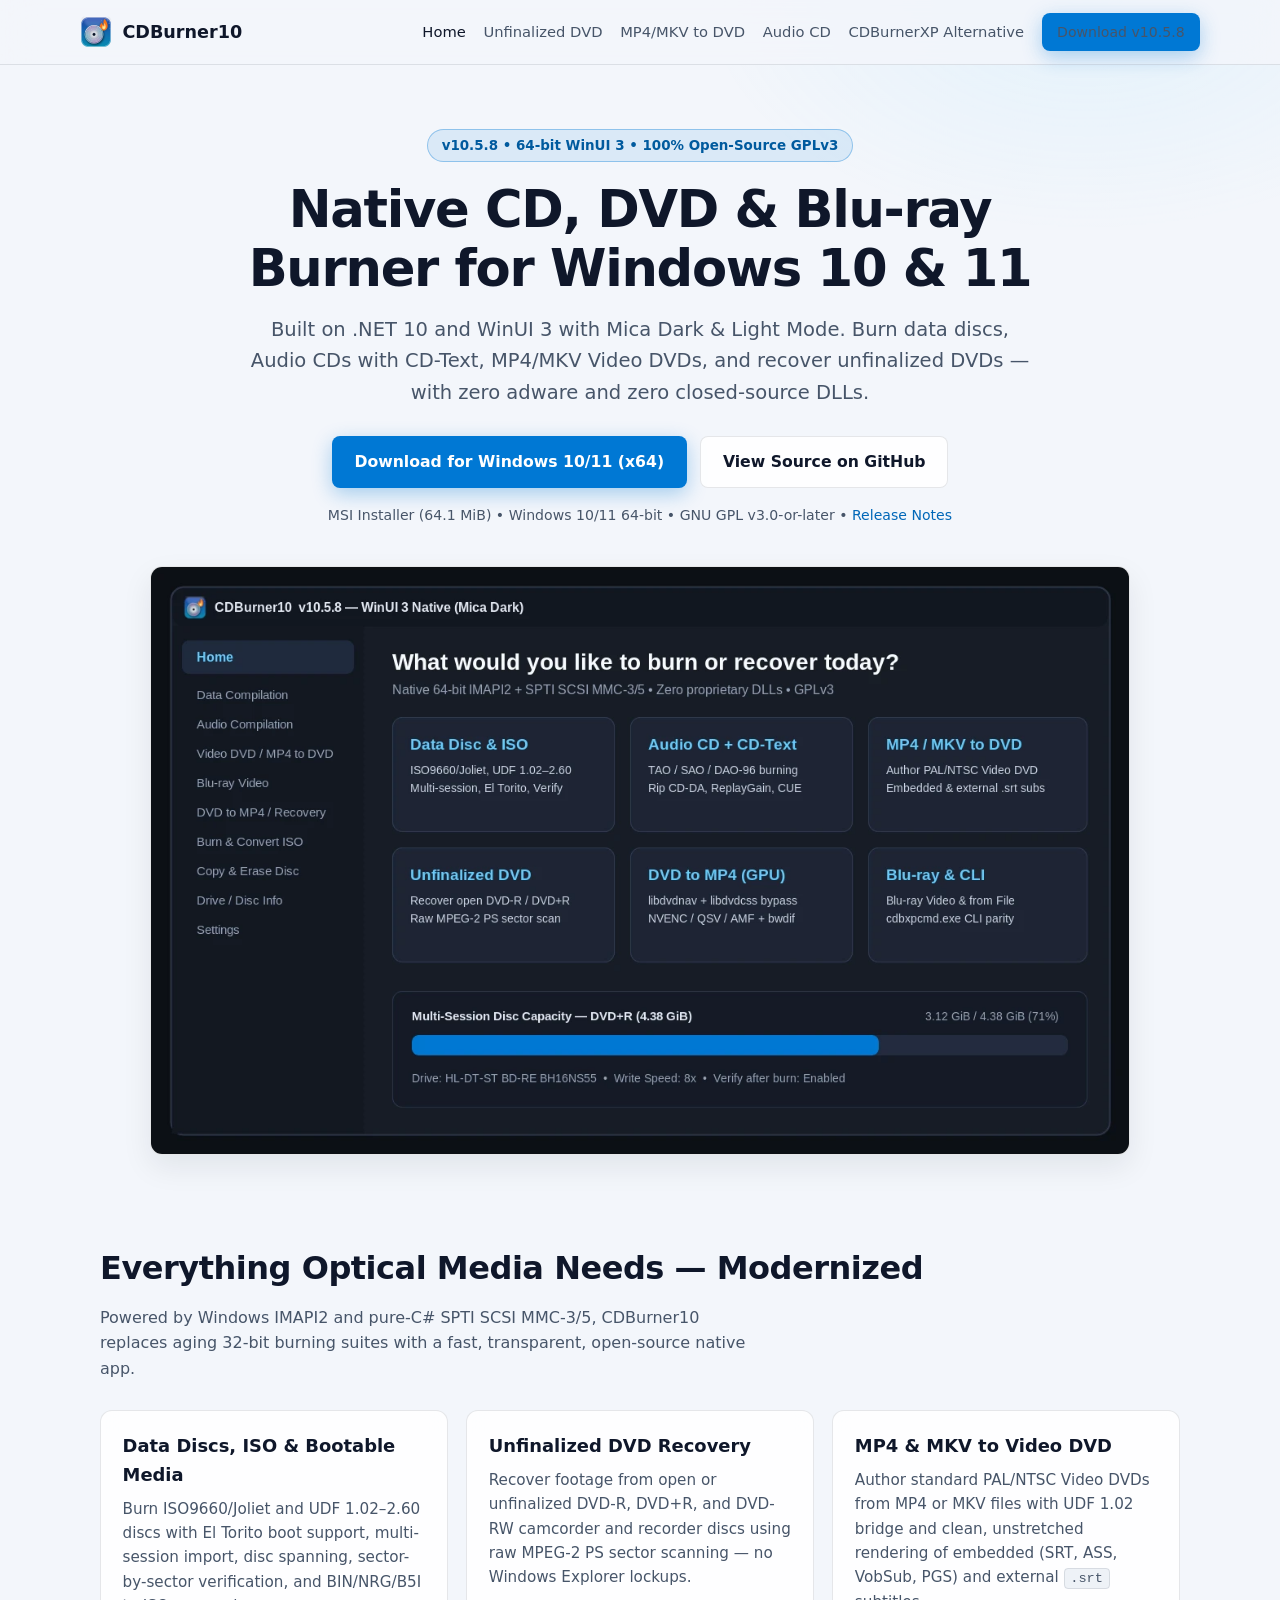
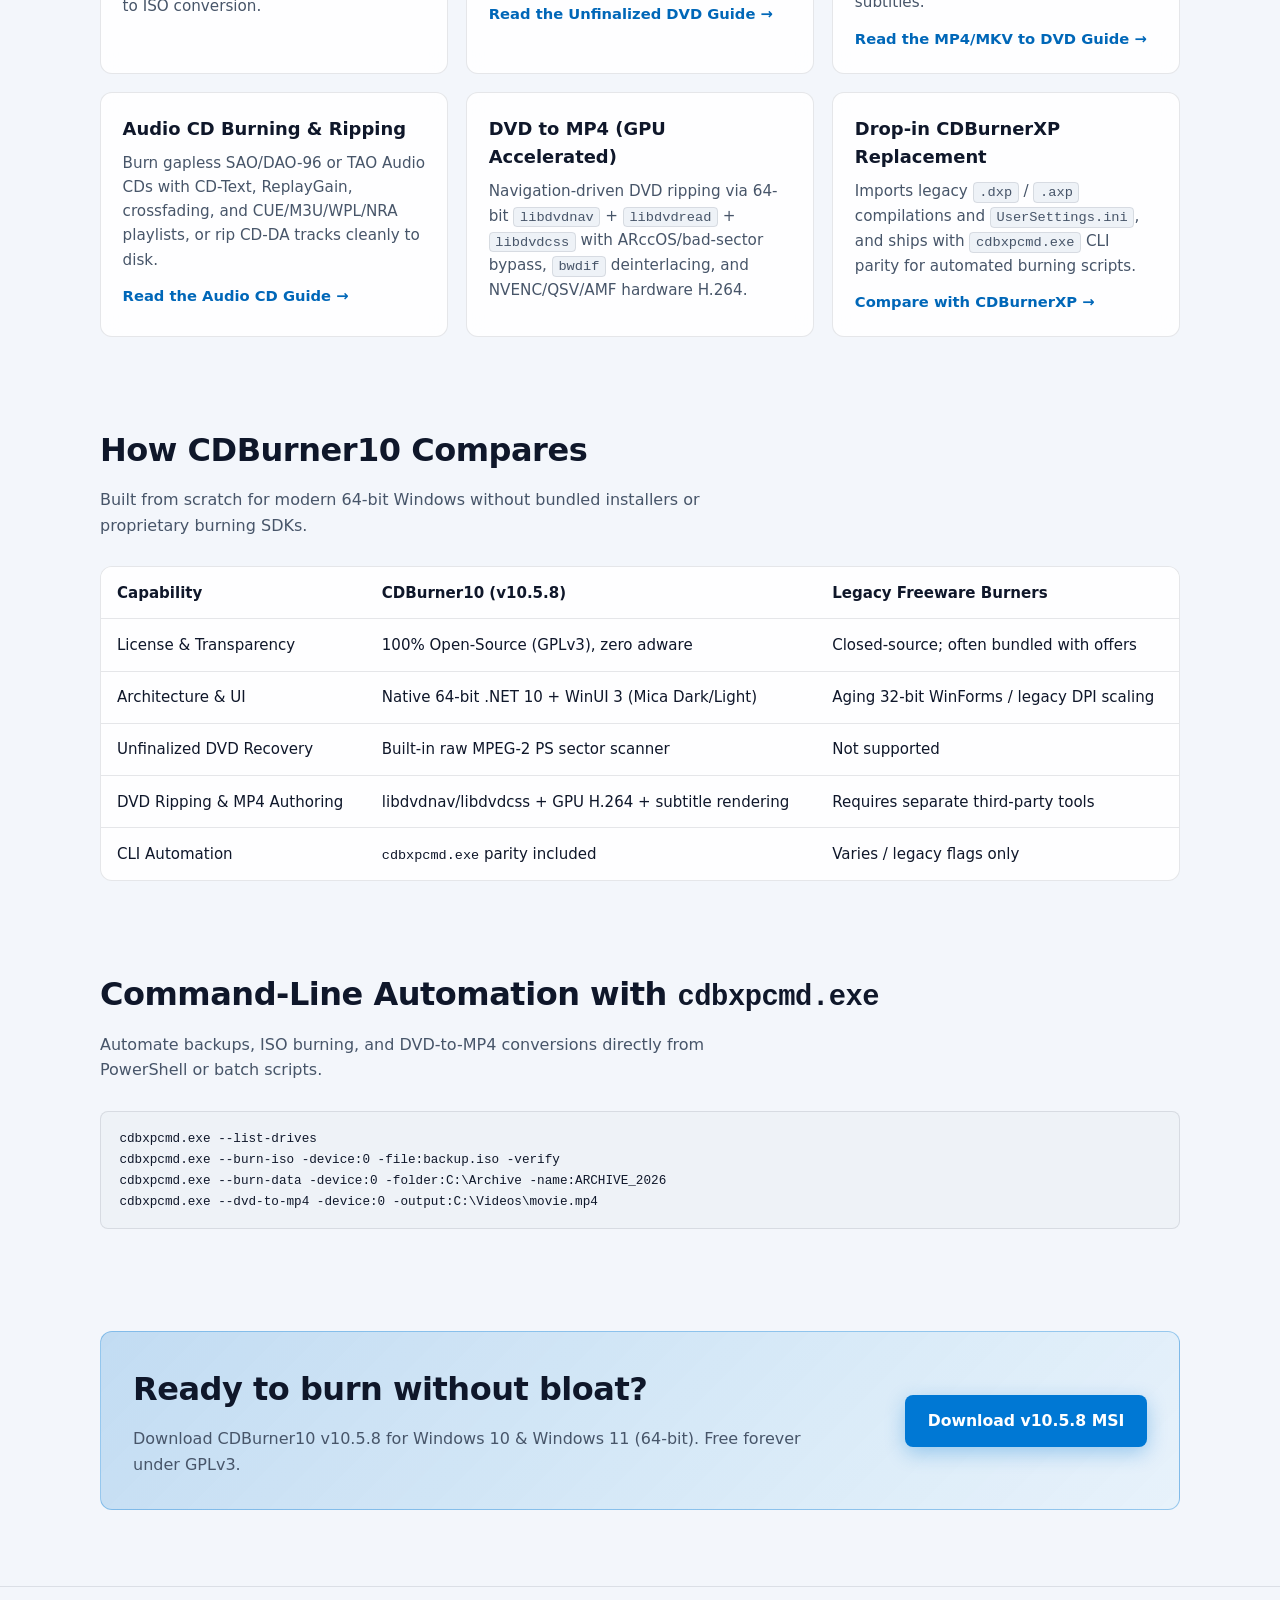
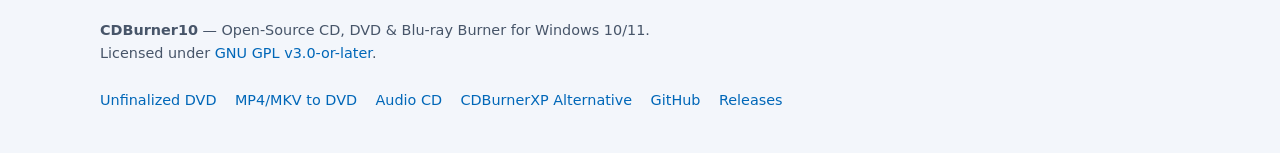
==== docs/index.html @ 81b9a463 "Add static GitHub Pages website and deployment workflow" ====
<!doctype html>
<html lang="en">
<head>
  <meta charset="utf-8">
  <meta name="viewport" content="width=device-width, initial-scale=1">
  <title>CDBurner10 — Free Open-Source CD, DVD &amp; Blu-ray Burner for Windows 10/11</title>
  <meta name="description" content="CDBurner10 is a free, 100% open-source (GPLv3) native WinUI 3 CD, DVD, and Blu-ray burner for Windows 10/11 (x64). Burn data &amp; Audio CDs, author MP4/MKV to Video DVD, and recover unfinalized DVDs.">
  <link rel="canonical" href="https://stevekk11.github.io/CDBurner10/">
  <link rel="icon" href="assets/favicon.ico" sizes="any">
  <link rel="stylesheet" href="styles.css">

  <meta property="og:type" content="website">
  <meta property="og:site_name" content="CDBurner10">
  <meta property="og:title" content="CDBurner10 — Free Open-Source CD, DVD &amp; Blu-ray Burner for Windows 10/11">
  <meta property="og:description" content="Native 64-bit WinUI 3 optical disc burning, Audio CD creation, MP4/MKV to Video DVD authoring, and unfinalized DVD recovery. 100% FOSS GPLv3.">
  <meta property="og:url" content="https://stevekk11.github.io/CDBurner10/">
  <meta property="og:image" content="https://stevekk11.github.io/CDBurner10/assets/og-preview.png">
  <meta property="og:image:width" content="1200">
  <meta property="og:image:height" content="630">

  <meta name="twitter:card" content="summary_large_image">
  <meta name="twitter:title" content="CDBurner10 — Free Open-Source CD, DVD &amp; Blu-ray Burner for Windows 10/11">
  <meta name="twitter:description" content="Native 64-bit WinUI 3 optical disc burning, Audio CD creation, MP4/MKV to Video DVD authoring, and unfinalized DVD recovery. 100% FOSS GPLv3.">
  <meta name="twitter:image" content="https://stevekk11.github.io/CDBurner10/assets/og-preview.png">

  <script type="application/ld+json">
  {
    "@context": "https://schema.org",
    "@type": "SoftwareApplication",
    "name": "CDBurner10",
    "description": "Free, 100% open-source (GPLv3) native 64-bit CD, DVD, and Blu-ray burning, ripping, and unfinalized DVD recovery application for Windows 10 and Windows 11.",
    "operatingSystem": "Windows 10, Windows 11",
    "applicationCategory": "UtilitiesApplication",
    "softwareVersion": "10.5.8",
    "downloadUrl": "https://github.com/Stevekk11/CDBurner10/releases/download/v10.5.8/CDBurner10-10.5.8-win-x64.msi",
    "url": "https://stevekk11.github.io/CDBurner10/",
    "license": "https://www.gnu.org/licenses/gpl-3.0.html",
    "screenshot": "https://stevekk11.github.io/CDBurner10/assets/app-showcase.webp",
    "offers": {
      "@type": "Offer",
      "price": "0",
      "priceCurrency": "USD"
    }
  }
  </script>
</head>
<body>
  <header class="site-header">
    <div class="container nav-bar">
      <a class="brand" href="./">
        <img src="assets/logo.webp" alt="CDBurner10 logo" width="32" height="32">
        <span>CDBurner10</span>
      </a>
      <nav class="nav-links" aria-label="Main navigation">
        <a href="./" aria-current="page">Home</a>
        <a href="rip-unfinalized-dvd/">Unfinalized DVD</a>
        <a href="burn-mp4-mkv-to-dvd/">MP4/MKV to DVD</a>
        <a href="audio-cd-burner/">Audio CD</a>
        <a href="cdburnerxp-alternative/">CDBurnerXP Alternative</a>
        <a class="btn btn-primary btn-sm" href="https://github.com/Stevekk11/CDBurner10/releases/download/v10.5.8/CDBurner10-10.5.8-win-x64.msi">Download v10.5.8</a>
      </nav>
    </div>
  </header>

  <main>
    <section class="hero">
      <div class="container">
        <span class="pill">v10.5.8 • 64-bit WinUI 3 • 100% Open-Source GPLv3</span>
        <h1>Native CD, DVD &amp; Blu-ray Burner for Windows 10 &amp; 11</h1>
        <p class="hero-lead">
          Built on .NET 10 and WinUI 3 with Mica Dark &amp; Light Mode. Burn data discs, Audio CDs with CD-Text, MP4/MKV Video DVDs, and recover unfinalized DVDs — with zero adware and zero closed-source DLLs.
        </p>
        <div class="cta-group">
          <a class="btn btn-primary" href="https://github.com/Stevekk11/CDBurner10/releases/download/v10.5.8/CDBurner10-10.5.8-win-x64.msi">
            Download for Windows 10/11 (x64)
          </a>
          <a class="btn btn-secondary" href="https://github.com/Stevekk11/CDBurner10">
            View Source on GitHub
          </a>
        </div>
        <p class="hero-meta">
          MSI Installer (64.1 MiB) • Windows 10/11 64-bit • GNU GPL v3.0-or-later • <a href="https://github.com/Stevekk11/CDBurner10/releases/tag/v10.5.8">Release Notes</a>
        </p>

        <div class="showcase-wrap">
          <img src="assets/app-showcase.webp" alt="CDBurner10 WinUI 3 Mica Dark Mode interface showing Data Disc, Audio CD, MP4/MKV to DVD, Unfinalized DVD Recovery, and Multi-Session Disc Capacity bar" width="1200" height="720" loading="eager">
        </div>
      </div>
    </section>

    <section id="features">
      <div class="container">
        <h2>Everything Optical Media Needs — Modernized</h2>
        <p class="section-lead">
          Powered by Windows IMAPI2 and pure-C# SPTI SCSI MMC-3/5, CDBurner10 replaces aging 32-bit burning suites with a fast, transparent, open-source native app.
        </p>

        <div class="grid grid-3">
          <article class="card">
            <h3>Data Discs, ISO &amp; Bootable Media</h3>
            <p>Burn ISO9660/Joliet and UDF 1.02–2.60 discs with El Torito boot support, multi-session import, disc spanning, sector-by-sector verification, and BIN/NRG/B5I to ISO conversion.</p>
          </article>

          <article class="card">
            <h3>Unfinalized DVD Recovery</h3>
            <p>Recover footage from open or unfinalized DVD-R, DVD+R, and DVD-RW camcorder and recorder discs using raw MPEG-2 PS sector scanning — no Windows Explorer lockups.</p>
            <a class="card-link" href="rip-unfinalized-dvd/">Read the Unfinalized DVD Guide →</a>
          </article>

          <article class="card">
            <h3>MP4 &amp; MKV to Video DVD</h3>
            <p>Author standard PAL/NTSC Video DVDs from MP4 or MKV files with UDF 1.02 bridge and clean, unstretched rendering of embedded (SRT, ASS, VobSub, PGS) and external <code>.srt</code> subtitles.</p>
            <a class="card-link" href="burn-mp4-mkv-to-dvd/">Read the MP4/MKV to DVD Guide →</a>
          </article>

          <article class="card">
            <h3>Audio CD Burning &amp; Ripping</h3>
            <p>Burn gapless SAO/DAO-96 or TAO Audio CDs with CD-Text, ReplayGain, crossfading, and CUE/M3U/WPL/NRA playlists, or rip CD-DA tracks cleanly to disk.</p>
            <a class="card-link" href="audio-cd-burner/">Read the Audio CD Guide →</a>
          </article>

          <article class="card">
            <h3>DVD to MP4 (GPU Accelerated)</h3>
            <p>Navigation-driven DVD ripping via 64-bit <code>libdvdnav</code> + <code>libdvdread</code> + <code>libdvdcss</code> with ARccOS/bad-sector bypass, <code>bwdif</code> deinterlacing, and NVENC/QSV/AMF hardware H.264.</p>
          </article>

          <article class="card">
            <h3>Drop-in CDBurnerXP Replacement</h3>
            <p>Imports legacy <code>.dxp</code> / <code>.axp</code> compilations and <code>UserSettings.ini</code>, and ships with <code>cdbxpcmd.exe</code> CLI parity for automated burning scripts.</p>
            <a class="card-link" href="cdburnerxp-alternative/">Compare with CDBurnerXP →</a>
          </article>
        </div>
      </div>
    </section>

    <section id="comparison">
      <div class="container">
        <h2>How CDBurner10 Compares</h2>
        <p class="section-lead">Built from scratch for modern 64-bit Windows without bundled installers or proprietary burning SDKs.</p>
        <div class="table-wrap">
          <table>
            <thead>
              <tr>
                <th>Capability</th>
                <th>CDBurner10 (v10.5.8)</th>
                <th>Legacy Freeware Burners</th>
              </tr>
            </thead>
            <tbody>
              <tr>
                <td>License &amp; Transparency</td>
                <td>100% Open-Source (GPLv3), zero adware</td>
                <td>Closed-source; often bundled with offers</td>
              </tr>
              <tr>
                <td>Architecture &amp; UI</td>
                <td>Native 64-bit .NET 10 + WinUI 3 (Mica Dark/Light)</td>
                <td>Aging 32-bit WinForms / legacy DPI scaling</td>
              </tr>
              <tr>
                <td>Unfinalized DVD Recovery</td>
                <td>Built-in raw MPEG-2 PS sector scanner</td>
                <td>Not supported</td>
              </tr>
              <tr>
                <td>DVD Ripping &amp; MP4 Authoring</td>
                <td>libdvdnav/libdvdcss + GPU H.264 + subtitle rendering</td>
                <td>Requires separate third-party tools</td>
              </tr>
              <tr>
                <td>CLI Automation</td>
                <td><code>cdbxpcmd.exe</code> parity included</td>
                <td>Varies / legacy flags only</td>
              </tr>
            </tbody>
          </table>
        </div>
      </div>
    </section>

    <section id="cli">
      <div class="container">
        <h2>Command-Line Automation with <code>cdbxpcmd.exe</code></h2>
        <p class="section-lead">Automate backups, ISO burning, and DVD-to-MP4 conversions directly from PowerShell or batch scripts.</p>
        <pre><code>cdbxpcmd.exe --list-drives
cdbxpcmd.exe --burn-iso -device:0 -file:backup.iso -verify
cdbxpcmd.exe --burn-data -device:0 -folder:C:\Archive -name:ARCHIVE_2026
cdbxpcmd.exe --dvd-to-mp4 -device:0 -output:C:\Videos\movie.mp4</code></pre>
      </div>
    </section>

    <section>
      <div class="container">
        <div class="cta-banner">
          <div>
            <h2>Ready to burn without bloat?</h2>
            <p class="section-lead" style="margin-bottom:0">Download CDBurner10 v10.5.8 for Windows 10 &amp; Windows 11 (64-bit). Free forever under GPLv3.</p>
          </div>
          <a class="btn btn-primary" href="https://github.com/Stevekk11/CDBurner10/releases/download/v10.5.8/CDBurner10-10.5.8-win-x64.msi">Download v10.5.8 MSI</a>
        </div>
      </div>
    </section>
  </main>

  <footer class="site-footer">
    <div class="container footer-grid">
      <div>
        <strong>CDBurner10</strong> — Open-Source CD, DVD &amp; Blu-ray Burner for Windows 10/11.<br>
        Licensed under <a href="https://www.gnu.org/licenses/gpl-3.0.html">GNU GPL v3.0-or-later</a>.
      </div>
      <div class="footer-links">
        <a href="rip-unfinalized-dvd/">Unfinalized DVD</a>
        <a href="burn-mp4-mkv-to-dvd/">MP4/MKV to DVD</a>
        <a href="audio-cd-burner/">Audio CD</a>
        <a href="cdburnerxp-alternative/">CDBurnerXP Alternative</a>
        <a href="https://github.com/Stevekk11/CDBurner10">GitHub</a>
        <a href="https://github.com/Stevekk11/CDBurner10/releases">Releases</a>
      </div>
    </div>
  </footer>
</body>
</html>
---- docs/styles.css ----
/* CDBurner10 — Fluent-inspired Mica Dark/Light Static Stylesheet */
:root {
  color-scheme: dark light;
  --bg: #0c0f14;
  --bg-elevated: #141923;
  --bg-card: rgba(25, 32, 46, 0.78);
  --bg-card-hover: rgba(33, 42, 60, 0.9);
  --border: rgba(148, 163, 184, 0.16);
  --border-strong: rgba(96, 205, 255, 0.35);
  --text: #f1f5f9;
  --text-muted: #94a3b8;
  --accent: #60cdff;
  --accent-strong: #0078d4;
  --accent-hover: #1a86d9;
  --badge-bg: rgba(96, 205, 255, 0.12);
  --badge-text: #7dd3fc;
  --code-bg: #0f141d;
  --shadow: 0 16px 40px rgba(0, 0, 0, 0.42);
  --radius: 12px;
  --radius-sm: 8px;
  --max-w: 1120px;
}

@media (prefers-color-scheme: light) {
  :root {
    --bg: #f3f6fb;
    --bg-elevated: #ffffff;
    --bg-card: rgba(255, 255, 255, 0.86);
    --bg-card-hover: #ffffff;
    --border: rgba(15, 23, 42, 0.1);
    --border-strong: rgba(0, 120, 212, 0.35);
    --text: #0f172a;
    --text-muted: #475569;
    --accent: #0067b8;
    --accent-strong: #0078d4;
    --accent-hover: #005a9e;
    --badge-bg: rgba(0, 120, 212, 0.1);
    --badge-text: #005a9e;
    --code-bg: #eef2f7;
    --shadow: 0 12px 30px rgba(15, 23, 42, 0.08);
  }
}

*, *::before, *::after { box-sizing: border-box; }

html {
  font-family: "Segoe UI Variable", "Segoe UI", system-ui, -apple-system, Roboto, sans-serif;
  line-height: 1.6;
  background: var(--bg);
  color: var(--text);
  scroll-behavior: smooth;
}

body {
  margin: 0;
  background:
    radial-gradient(900px 480px at 15% -10%, rgba(0, 120, 212, 0.18), transparent 60%),
    radial-gradient(700px 420px at 85% 0%, rgba(96, 205, 255, 0.11), transparent 55%),
    var(--bg);
  min-height: 100vh;
}

a { color: var(--accent); text-decoration: none; }
a:hover { text-decoration: underline; }

.container {
  width: 100%;
  max-width: var(--max-w);
  margin: 0 auto;
  padding: 0 1.25rem;
}

/* Header & Navigation */
.site-header {
  position: sticky;
  top: 0;
  z-index: 20;
  backdrop-filter: blur(18px);
  -webkit-backdrop-filter: blur(18px);
  background: color-mix(in srgb, var(--bg) 82%, transparent);
  border-bottom: 1px solid var(--border);
}

.nav-bar {
  display: flex;
  align-items: center;
  justify-content: space-between;
  gap: 1rem;
  min-height: 64px;
  flex-wrap: wrap;
  padding: 0.5rem 0;
}

.brand {
  display: inline-flex;
  align-items: center;
  gap: 0.65rem;
  font-weight: 700;
  font-size: 1.1rem;
  color: var(--text);
}
.brand:hover { text-decoration: none; }
.brand img { border-radius: 6px; display: block; }

.nav-links {
  display: flex;
  align-items: center;
  gap: 1.1rem;
  flex-wrap: wrap;
  font-size: 0.92rem;
}
.nav-links a { color: var(--text-muted); font-weight: 500; }
.nav-links a:hover, .nav-links a[aria-current="page"] {
  color: var(--text);
  text-decoration: none;
}

/* Buttons */
.btn {
  display: inline-flex;
  align-items: center;
  justify-content: center;
  gap: 0.5rem;
  padding: 0.78rem 1.35rem;
  border-radius: var(--radius-sm);
  font-weight: 600;
  font-size: 0.98rem;
  border: 1px solid transparent;
  transition: transform 0.15s ease, background-color 0.15s ease, border-color 0.15s ease;
  cursor: pointer;
}
.btn:hover { text-decoration: none; transform: translateY(-1px); }

.btn-primary {
  background: var(--accent-strong);
  color: #ffffff;
  box-shadow: 0 6px 20px rgba(0, 120, 212, 0.32);
}
.btn-primary:hover { background: var(--accent-hover); color: #ffffff; }

.btn-secondary {
  background: var(--bg-card);
  color: var(--text);
  border-color: var(--border);
}
.btn-secondary:hover { border-color: var(--border-strong); background: var(--bg-card-hover); }

.btn-sm { padding: 0.45rem 0.9rem; font-size: 0.88rem; }

/* Hero */
.hero {
  padding: 4rem 0 2.75rem;
  text-align: center;
}

.pill {
  display: inline-flex;
  align-items: center;
  gap: 0.4rem;
  padding: 0.3rem 0.85rem;
  border-radius: 999px;
  background: var(--badge-bg);
  color: var(--badge-text);
  font-size: 0.84rem;
  font-weight: 600;
  border: 1px solid var(--border-strong);
  margin-bottom: 1.15rem;
}

h1 {
  font-size: clamp(2rem, 4.4vw, 3.2rem);
  line-height: 1.15;
  letter-spacing: -0.025em;
  margin: 0 auto 1rem;
  max-width: 22ch;
}

.hero-lead {
  font-size: clamp(1.05rem, 1.8vw, 1.22rem);
  color: var(--text-muted);
  max-width: 64ch;
  margin: 0 auto 1.75rem;
}

.cta-group {
  display: flex;
  justify-content: center;
  gap: 0.85rem;
  flex-wrap: wrap;
  margin-bottom: 1rem;
}

.hero-meta {
  font-size: 0.88rem;
  color: var(--text-muted);
}

.showcase-wrap {
  margin: 2.5rem auto 0;
  max-width: 980px;
  border-radius: var(--radius);
  overflow: hidden;
  border: 1px solid var(--border);
  box-shadow: var(--shadow);
  background: var(--bg-elevated);
}
.showcase-wrap img {
  display: block;
  width: 100%;
  height: auto;
}

/* Sections & Cards */
section { padding: 2.75rem 0; }

h2 {
  font-size: clamp(1.45rem, 2.6vw, 2rem);
  letter-spacing: -0.015em;
  margin: 0 0 0.65rem;
}
h3 {
  font-size: 1.12rem;
  margin: 0 0 0.45rem;
}

.section-lead {
  color: var(--text-muted);
  max-width: 66ch;
  margin: 0 0 1.75rem;
}

.grid {
  display: grid;
  gap: 1.15rem;
}
.grid-3 { grid-template-columns: repeat(auto-fit, minmax(260px, 1fr)); }
.grid-2 { grid-template-columns: repeat(auto-fit, minmax(300px, 1fr)); }

.card {
  background: var(--bg-card);
  border: 1px solid var(--border);
  border-radius: var(--radius);
  padding: 1.35rem;
  backdrop-filter: blur(12px);
  -webkit-backdrop-filter: blur(12px);
  transition: border-color 0.15s ease, background-color 0.15s ease;
}
.card:hover { border-color: var(--border-strong); background: var(--bg-card-hover); }
.card p { margin: 0; color: var(--text-muted); font-size: 0.95rem; }
.card .card-link { display: inline-block; margin-top: 0.75rem; font-weight: 600; font-size: 0.92rem; }

/* Tables */
.table-wrap {
  overflow-x: auto;
  border: 1px solid var(--border);
  border-radius: var(--radius);
  background: var(--bg-card);
}
table {
  width: 100%;
  border-collapse: collapse;
  font-size: 0.94rem;
}
th, td {
  padding: 0.85rem 1rem;
  text-align: left;
  border-bottom: 1px solid var(--border);
}
th { font-weight: 600; background: color-mix(in srgb, var(--bg-elevated) 60%, transparent); }
tr:last-child td { border-bottom: none; }

/* Code & Steps */
pre {
  background: var(--code-bg);
  border: 1px solid var(--border);
  border-radius: var(--radius-sm);
  padding: 1rem 1.15rem;
  overflow-x: auto;
  font-size: 0.88rem;
  line-height: 1.5;
}
code {
  font-family: ui-monospace, "Cascadia Code", Consolas, monospace;
  font-size: 0.9em;
}
p code, li code {
  background: var(--code-bg);
  padding: 0.12rem 0.35rem;
  border-radius: 4px;
  border: 1px solid var(--border);
}

.breadcrumbs {
  font-size: 0.88rem;
  color: var(--text-muted);
  margin-bottom: 1rem;
}
.breadcrumbs a { color: var(--text-muted); }
.breadcrumbs a:hover { color: var(--accent); }

.article-header {
  padding: 2.75rem 0 1.5rem;
  border-bottom: 1px solid var(--border);
}
.article-header h1 {
  max-width: 28ch;
  margin-left: 0;
  text-align: left;
}
.article-header .hero-lead {
  margin-left: 0;
  text-align: left;
}

.steps {
  list-style: none;
  padding: 0;
  margin: 0;
  display: grid;
  gap: 1rem;
  counter-reset: step;
}
.steps li {
  counter-increment: step;
  background: var(--bg-card);
  border: 1px solid var(--border);
  border-radius: var(--radius);
  padding: 1.15rem 1.25rem 1.15rem 3.5rem;
  position: relative;
}
.steps li::before {
  content: counter(step);
  position: absolute;
  left: 1.1rem;
  top: 1.1rem;
  width: 1.75rem;
  height: 1.75rem;
  border-radius: 999px;
  background: var(--badge-bg);
  color: var(--badge-text);
  border: 1px solid var(--border-strong);
  display: inline-flex;
  align-items: center;
  justify-content: center;
  font-weight: 700;
  font-size: 0.88rem;
}

.cta-banner {
  background: linear-gradient(135deg, rgba(0, 120, 212, 0.2), rgba(96, 205, 255, 0.08));
  border: 1px solid var(--border-strong);
  border-radius: var(--radius);
  padding: 2rem;
  display: flex;
  align-items: center;
  justify-content: space-between;
  gap: 1.5rem;
  flex-wrap: wrap;
}

/* Footer */
.site-footer {
  border-top: 1px solid var(--border);
  padding: 2rem 0 2.75rem;
  margin-top: 2rem;
  color: var(--text-muted);
  font-size: 0.9rem;
}
.footer-grid {
  display: flex;
  justify-content: space-between;
  align-items: flex-start;
  gap: 1.5rem;
  flex-wrap: wrap;
}
.footer-links {
  display: flex;
  gap: 1.15rem;
  flex-wrap: wrap;
}
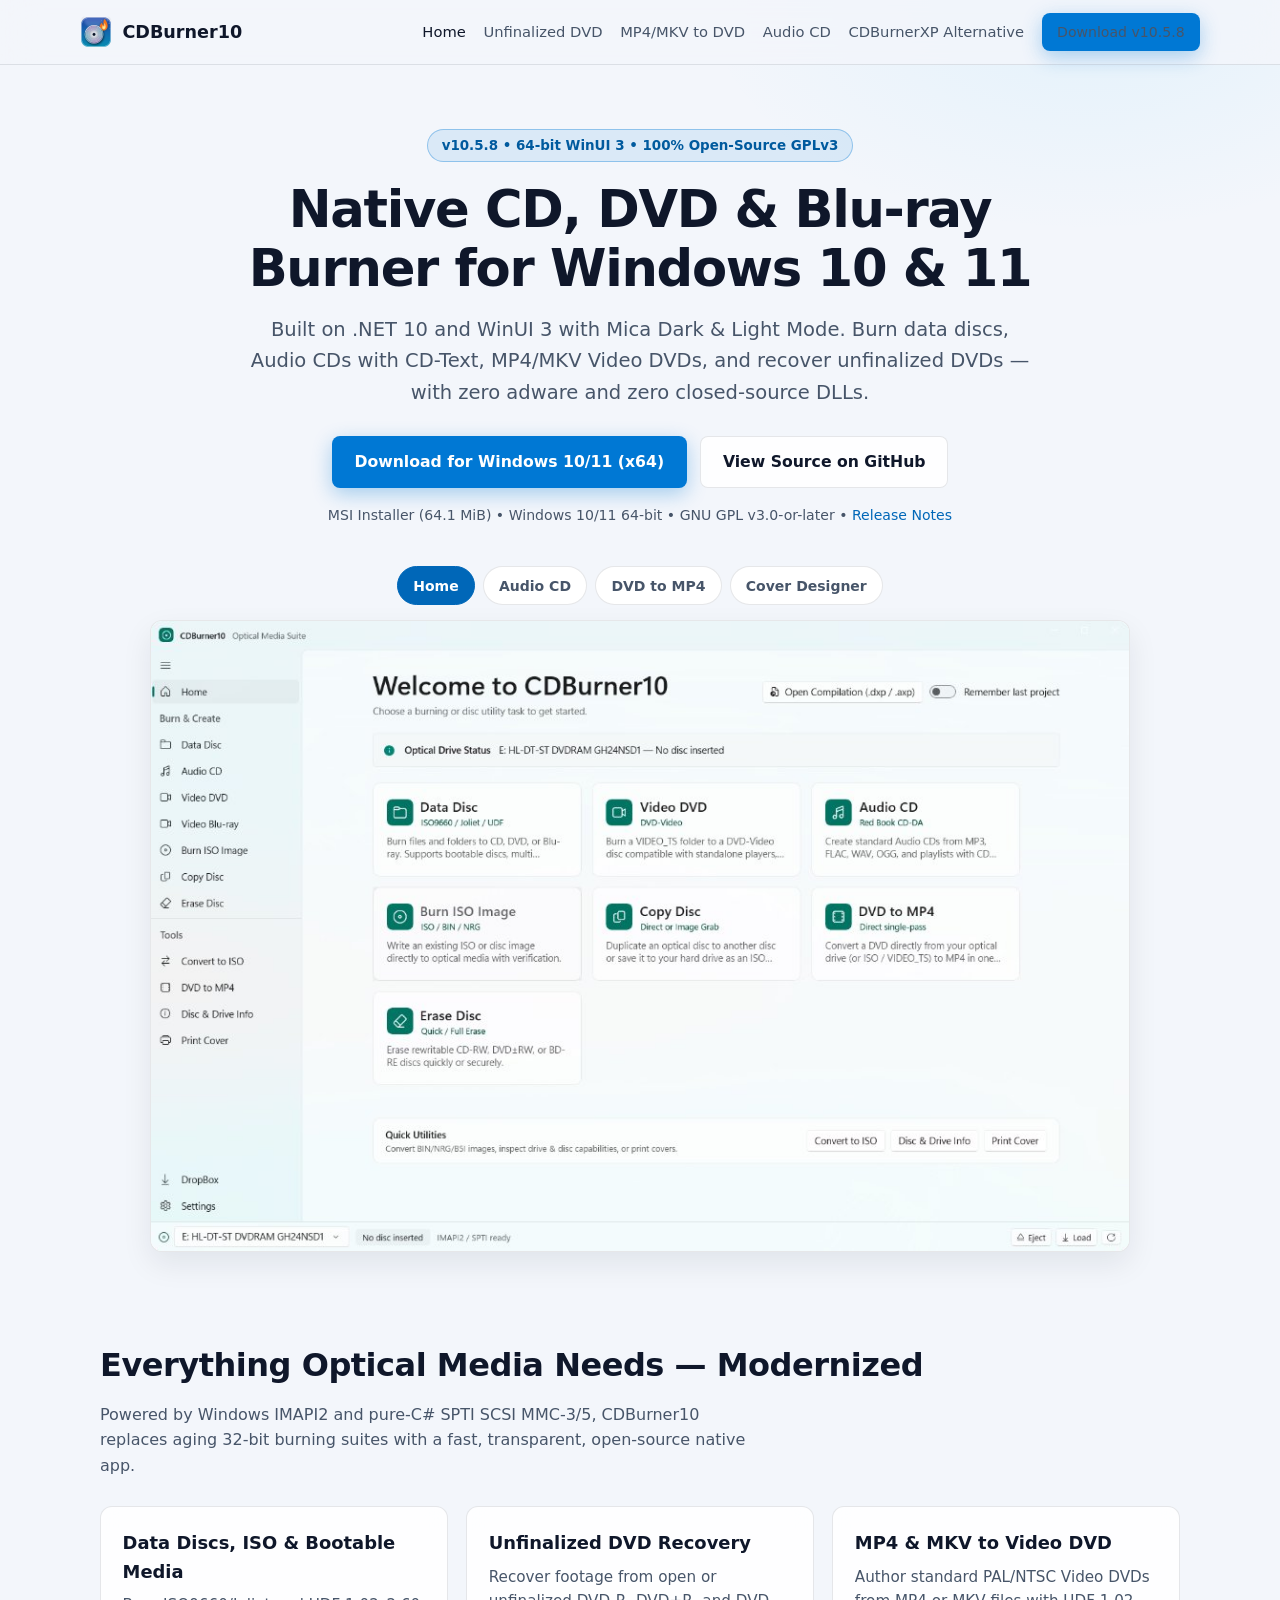
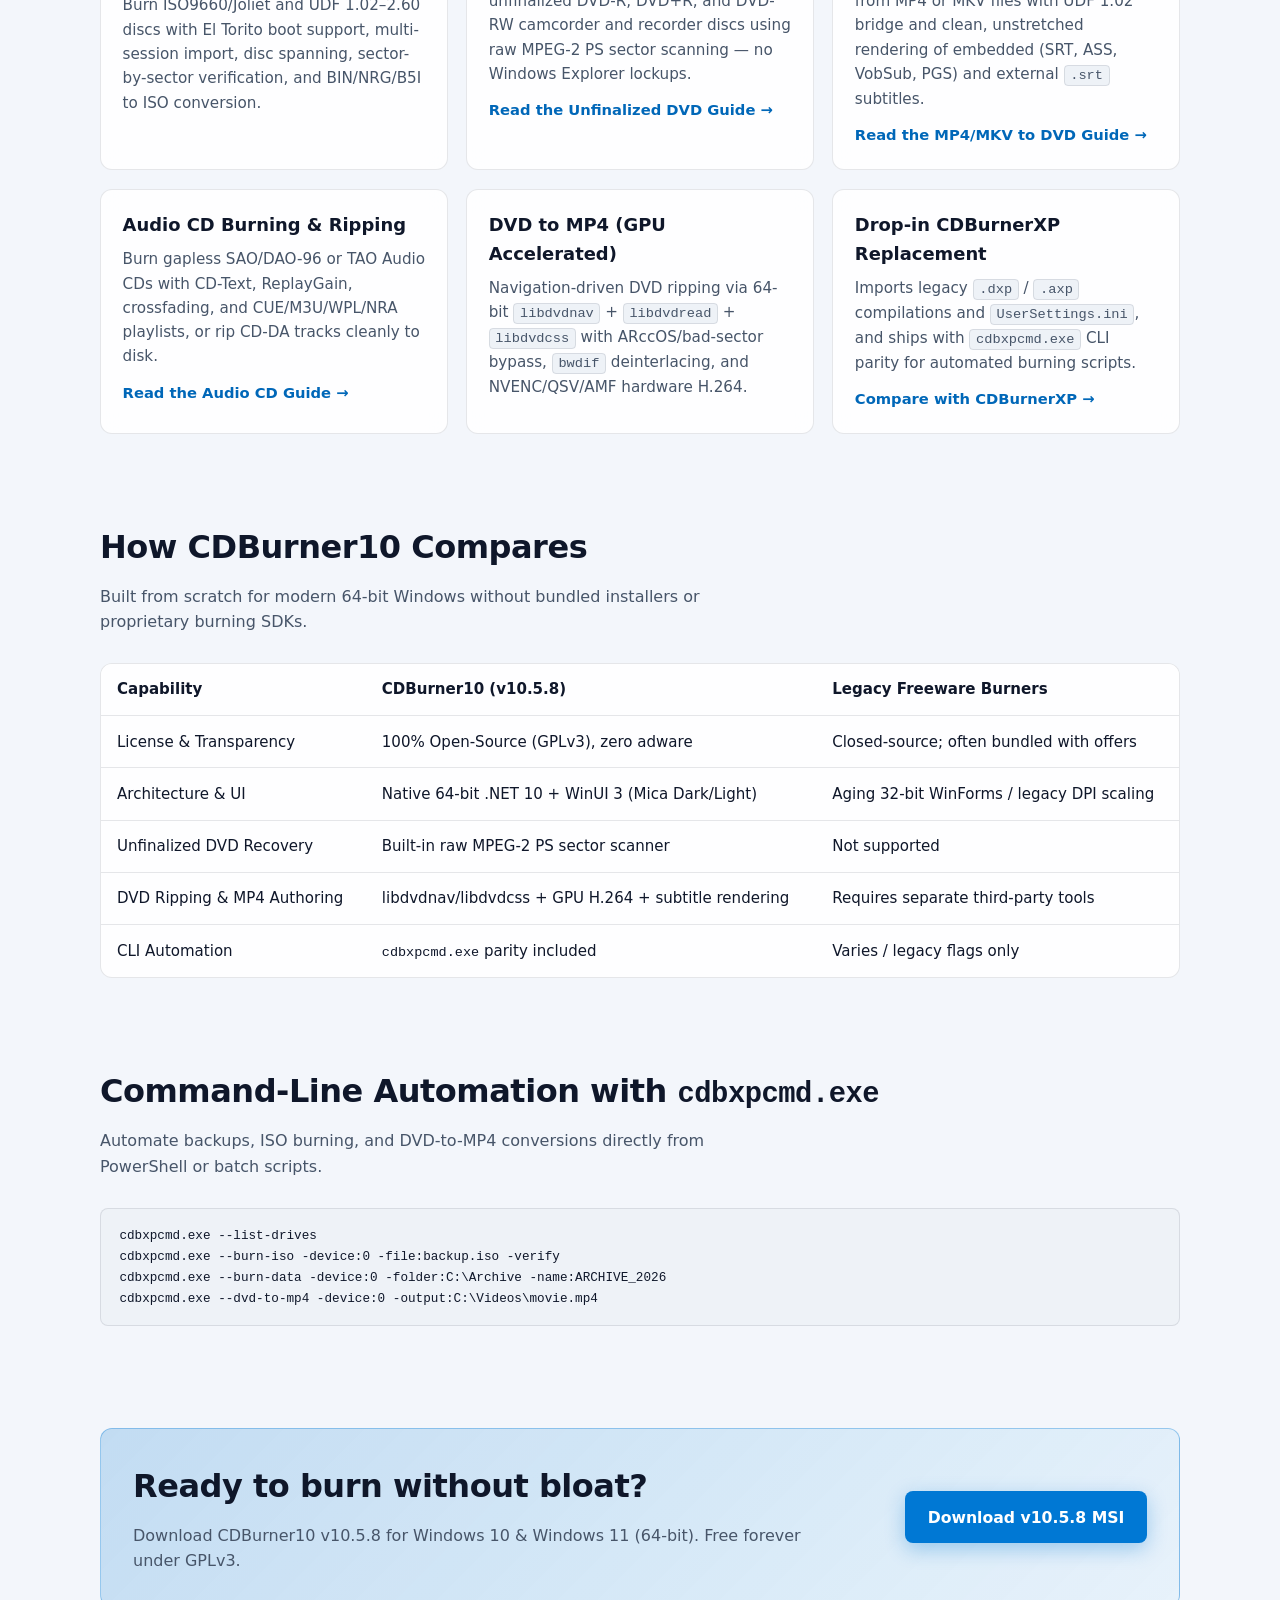
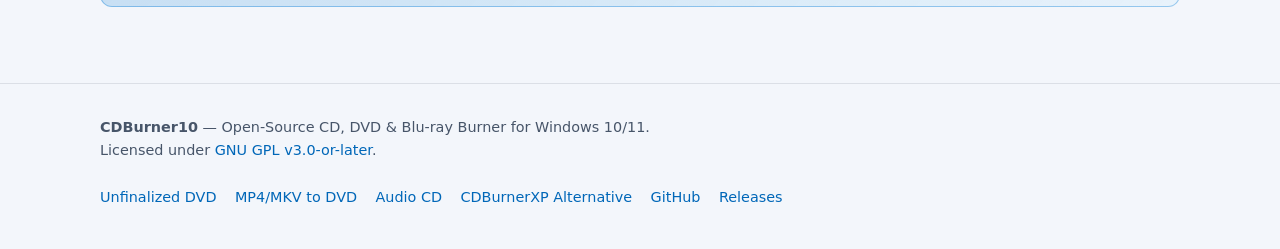
==== commit a0620add: "Replace CSS hero mockup with real CDBurner10 app screenshots" ====
--- a/docs/index.html
+++ b/docs/index.html
@@ -3,6 +3,7 @@
 <head>
   <meta charset="utf-8">
   <meta name="viewport" content="width=device-width, initial-scale=1">
+  <meta name="google-site-verification" content="9gbL46ib3CLsnfe-U47gMUGabjRIpbL2wkm4CFkxWWs">
   <title>CDBurner10 — Free Open-Source CD, DVD &amp; Blu-ray Burner for Windows 10/11</title>
   <meta name="description" content="CDBurner10 is a free, 100% open-source (GPLv3) native WinUI 3 CD, DVD, and Blu-ray burner for Windows 10/11 (x64). Burn data &amp; Audio CDs, author MP4/MKV to Video DVD, and recover unfinalized DVDs.">
   <link rel="canonical" href="https://stevekk11.github.io/CDBurner10/">
@@ -35,7 +36,7 @@
     "downloadUrl": "https://github.com/Stevekk11/CDBurner10/releases/download/v10.5.8/CDBurner10-10.5.8-win-x64.msi",
     "url": "https://stevekk11.github.io/CDBurner10/",
     "license": "https://www.gnu.org/licenses/gpl-3.0.html",
-    "screenshot": "https://stevekk11.github.io/CDBurner10/assets/app-showcase.webp",
+    "screenshot": "https://stevekk11.github.io/CDBurner10/assets/screenshot-home.jpg",
     "offers": {
       "@type": "Offer",
       "price": "0",
@@ -83,7 +84,27 @@
         </p>
 
         <div class="showcase-wrap">
-          <img src="assets/app-showcase.webp" alt="CDBurner10 WinUI 3 Mica Dark Mode interface showing Data Disc, Audio CD, MP4/MKV to DVD, Unfinalized DVD Recovery, and Multi-Session Disc Capacity bar" width="1200" height="720" loading="eager">
+          <div class="showcase-tabs" role="tablist" aria-label="Application screenshots">
+            <button type="button" class="showcase-tab is-active" role="tab" aria-selected="true"
+              data-src="assets/screenshot-home.jpg"
+              data-width="1024" data-height="660"
+              data-alt="CDBurner10 Home screen showing Data Disc, Video DVD, Audio CD, Burn ISO Image, Copy Disc, DVD to MP4, and Erase Disc">Home</button>
+            <button type="button" class="showcase-tab" role="tab" aria-selected="false"
+              data-src="assets/screenshot-audio-cd.jpg"
+              data-width="1024" data-height="664"
+              data-alt="CDBurner10 Audio CD Compilation with built-in file browser, track list, player bar, and disc capacity meter">Audio CD</button>
+            <button type="button" class="showcase-tab" role="tab" aria-selected="false"
+              data-src="assets/screenshot-dvd-to-mp4.jpg"
+              data-width="1024" data-height="658"
+              data-alt="CDBurner10 DVD to MP4 converter with single-pass optical drive ripping, aspect ratio override, and GPU encoding">DVD to MP4</button>
+            <button type="button" class="showcase-tab" role="tab" aria-selected="false"
+              data-src="assets/screenshot-cover-designer.jpg"
+              data-width="1024" data-height="658"
+              data-alt="CDBurner10 Cover and Label Designer with live scaled CD/DVD/Blu-ray print preview and PNG export">Cover Designer</button>
+          </div>
+          <div class="showcase-frame">
+            <img id="showcase-img" src="assets/screenshot-home.jpg" alt="CDBurner10 Home screen showing Data Disc, Video DVD, Audio CD, Burn ISO Image, Copy Disc, DVD to MP4, and Erase Disc" width="1024" height="660" loading="eager">
+          </div>
         </div>
       </div>
     </section>
@@ -218,5 +239,26 @@
       </div>
     </div>
   </footer>
+  <script>
+    (function () {
+      var img = document.getElementById('showcase-img');
+      var tabs = document.querySelectorAll('.showcase-tab');
+      if (!img || !tabs.length) return;
+      tabs.forEach(function (tab) {
+        tab.addEventListener('click', function () {
+          tabs.forEach(function (t) {
+            t.classList.remove('is-active');
+            t.setAttribute('aria-selected', 'false');
+          });
+          tab.classList.add('is-active');
+          tab.setAttribute('aria-selected', 'true');
+          img.src = tab.dataset.src;
+          img.width = tab.dataset.width;
+          img.height = tab.dataset.height;
+          img.alt = tab.dataset.alt;
+        });
+      });
+    })();
+  </script>
 </body>
 </html>
--- a/docs/styles.css
+++ b/docs/styles.css
@@ -198,13 +198,44 @@
 .showcase-wrap {
   margin: 2.5rem auto 0;
   max-width: 980px;
+}
+.showcase-tabs {
+  display: flex;
+  flex-wrap: wrap;
+  justify-content: center;
+  gap: 0.5rem;
+  margin-bottom: 0.9rem;
+}
+.showcase-tab {
+  appearance: none;
+  border: 1px solid var(--border);
+  background: var(--bg-elevated);
+  color: var(--text-muted);
+  font: inherit;
+  font-size: 0.875rem;
+  font-weight: 600;
+  padding: 0.45rem 0.95rem;
+  border-radius: 999px;
+  cursor: pointer;
+  transition: background 0.15s ease, color 0.15s ease, border-color 0.15s ease;
+}
+.showcase-tab:hover {
+  color: var(--text);
+  border-color: var(--accent);
+}
+.showcase-tab.is-active {
+  background: var(--accent);
+  border-color: var(--accent);
+  color: #fff;
+}
+.showcase-frame {
   border-radius: var(--radius);
   overflow: hidden;
   border: 1px solid var(--border);
   box-shadow: var(--shadow);
   background: var(--bg-elevated);
 }
-.showcase-wrap img {
+.showcase-frame img {
   display: block;
   width: 100%;
   height: auto;
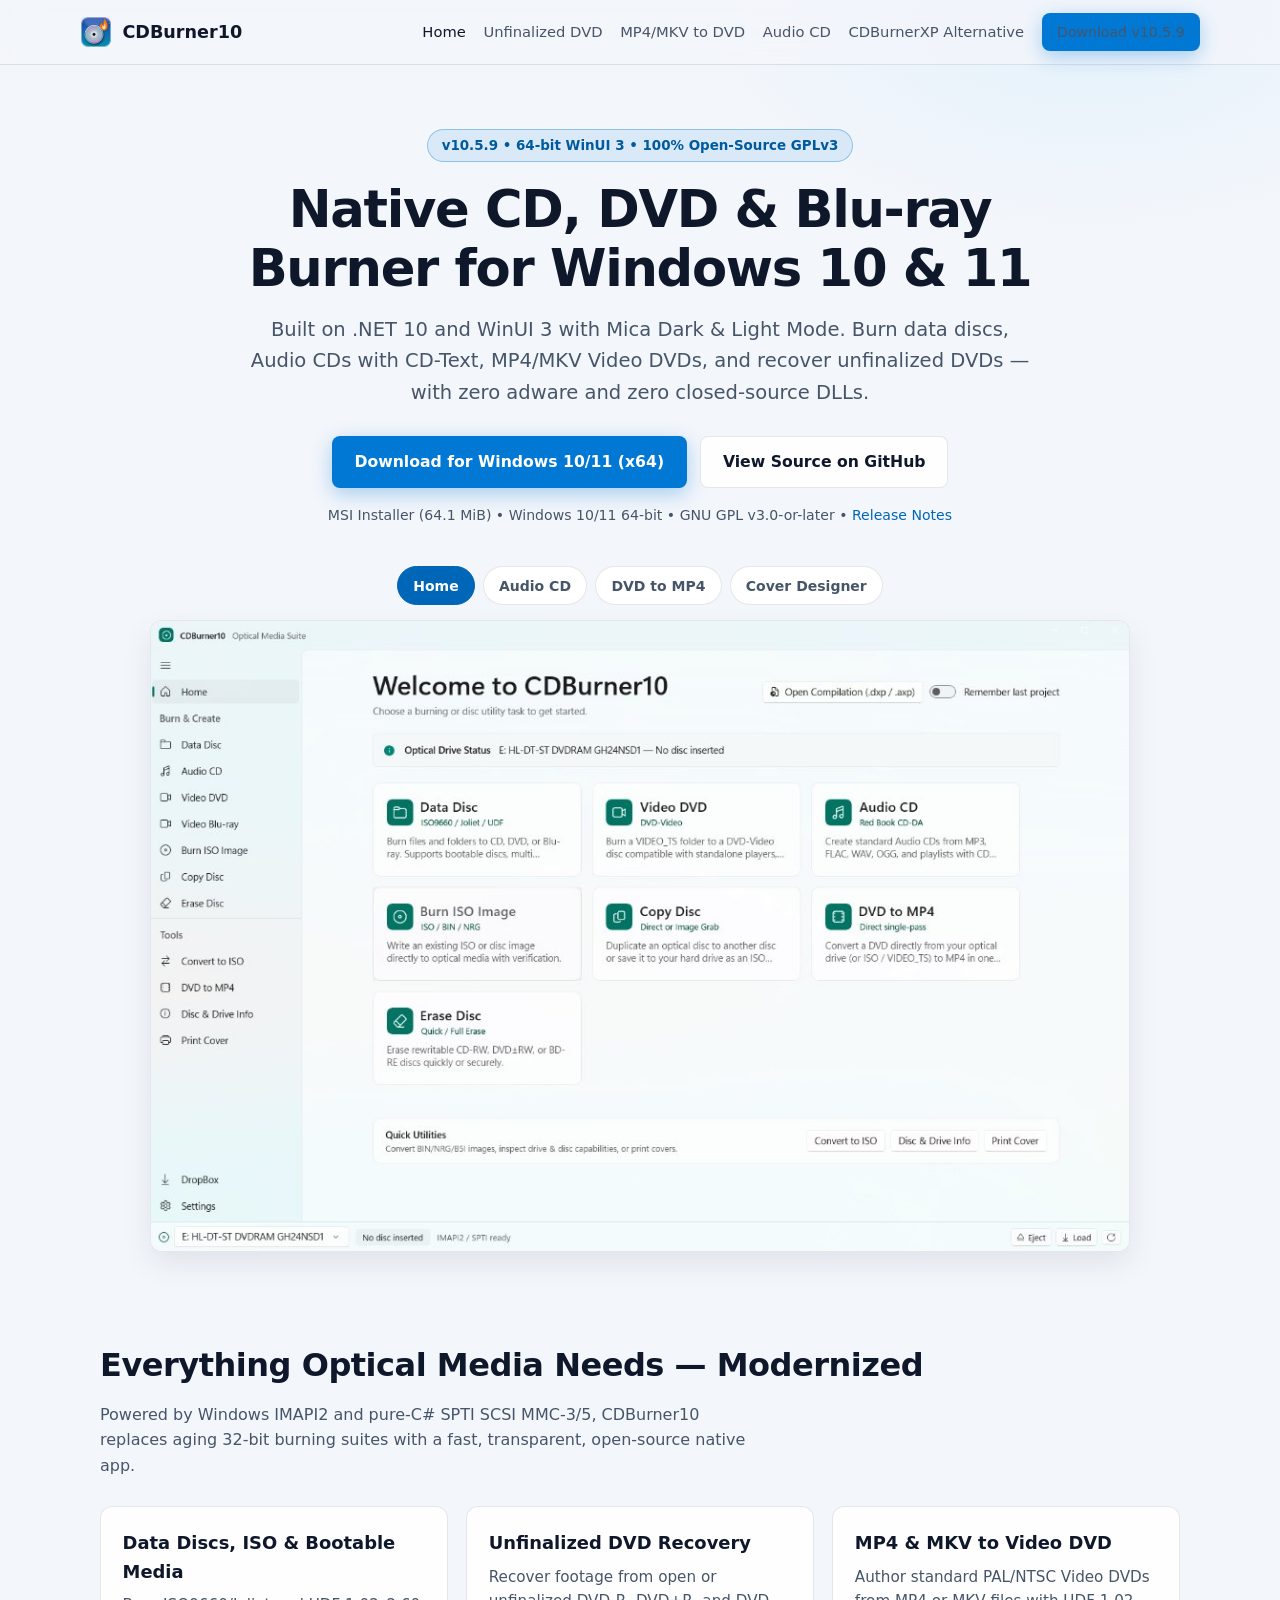
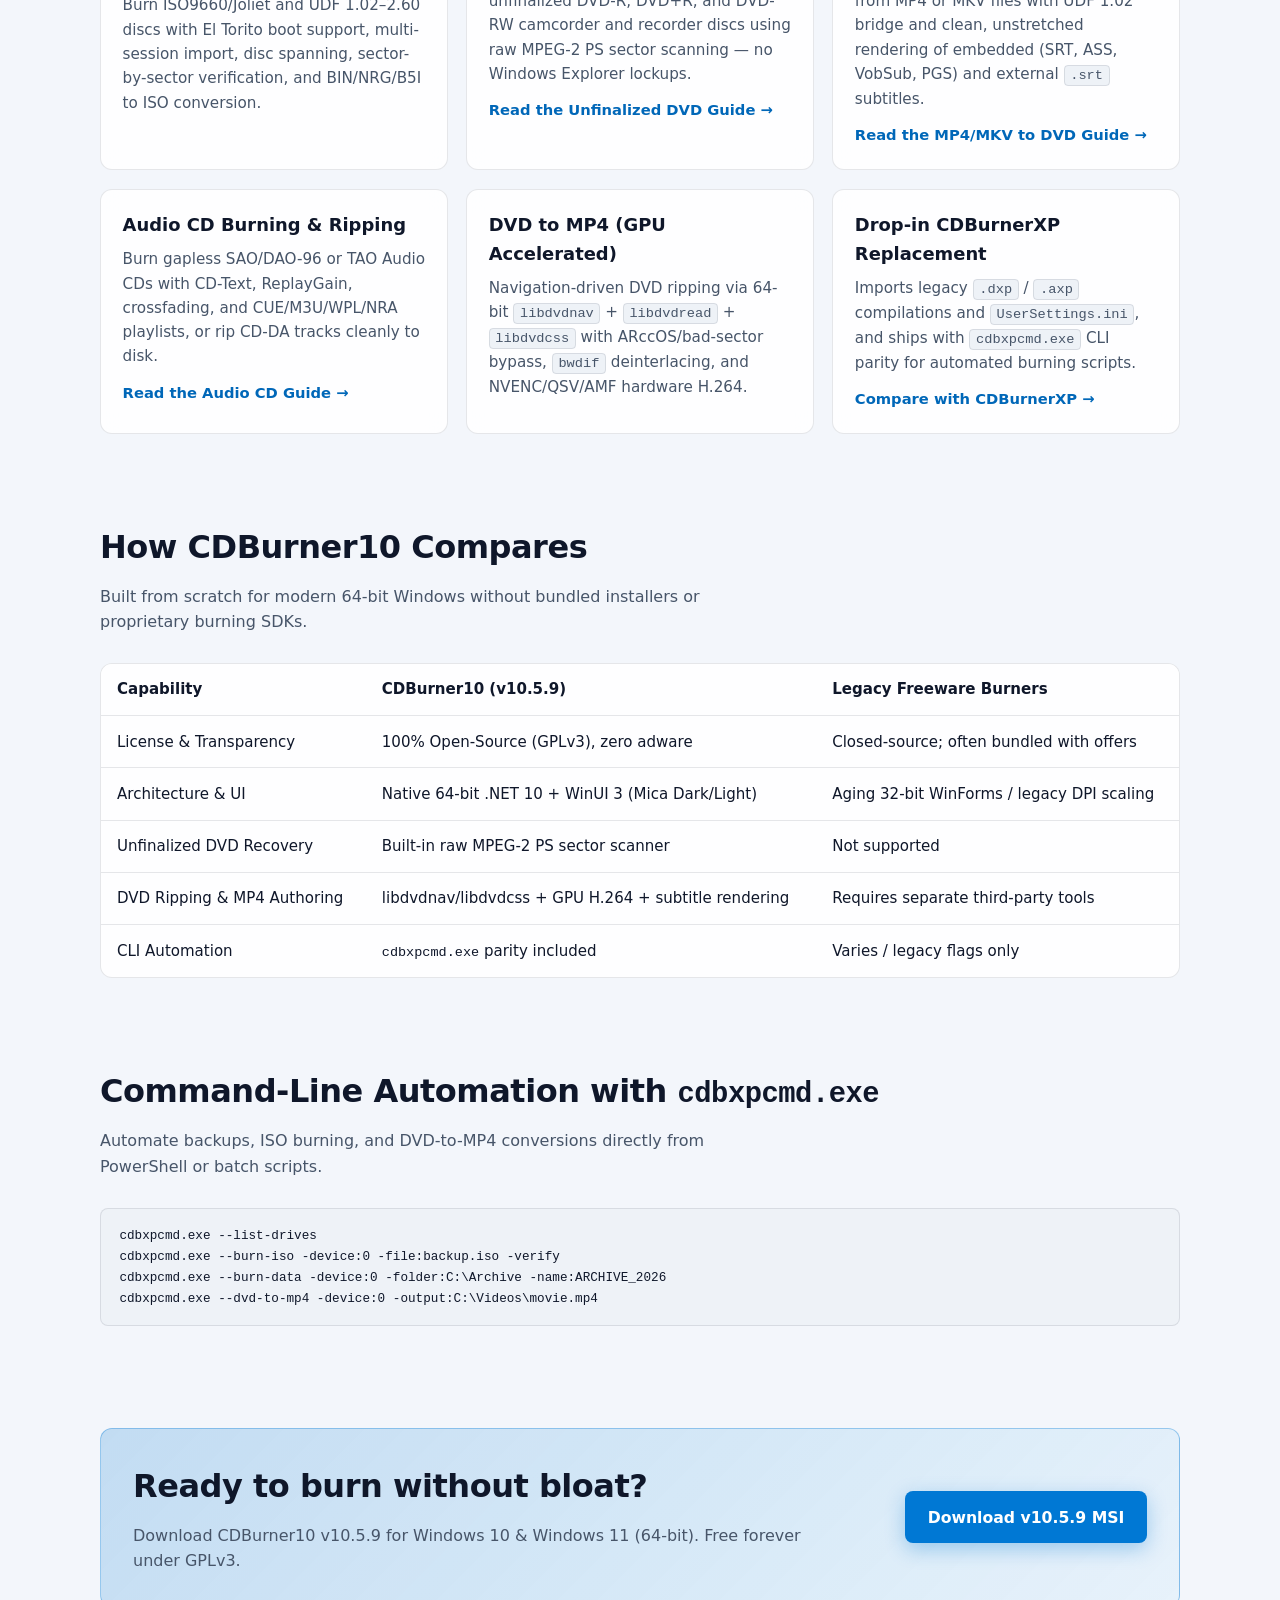
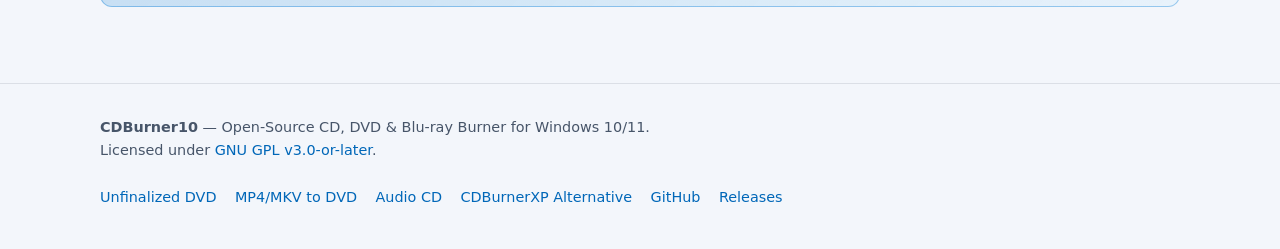
==== commit 1a4d7e99: "Update GitHub Pages download links and version text to v10.5.9" ====
--- a/docs/index.html
+++ b/docs/index.html
@@ -32,8 +32,8 @@
     "description": "Free, 100% open-source (GPLv3) native 64-bit CD, DVD, and Blu-ray burning, ripping, and unfinalized DVD recovery application for Windows 10 and Windows 11.",
     "operatingSystem": "Windows 10, Windows 11",
     "applicationCategory": "UtilitiesApplication",
-    "softwareVersion": "10.5.8",
-    "downloadUrl": "https://github.com/Stevekk11/CDBurner10/releases/download/v10.5.8/CDBurner10-10.5.8-win-x64.msi",
+    "softwareVersion": "10.5.9",
+    "downloadUrl": "https://github.com/Stevekk11/CDBurner10/releases/download/v10.5.9/CDBurner10-10.5.9-win-x64.msi",
     "url": "https://stevekk11.github.io/CDBurner10/",
     "license": "https://www.gnu.org/licenses/gpl-3.0.html",
     "screenshot": "https://stevekk11.github.io/CDBurner10/assets/screenshot-home.jpg",
@@ -58,7 +58,7 @@
         <a href="burn-mp4-mkv-to-dvd/">MP4/MKV to DVD</a>
         <a href="audio-cd-burner/">Audio CD</a>
         <a href="cdburnerxp-alternative/">CDBurnerXP Alternative</a>
-        <a class="btn btn-primary btn-sm" href="https://github.com/Stevekk11/CDBurner10/releases/download/v10.5.8/CDBurner10-10.5.8-win-x64.msi">Download v10.5.8</a>
+        <a class="btn btn-primary btn-sm" href="https://github.com/Stevekk11/CDBurner10/releases/download/v10.5.9/CDBurner10-10.5.9-win-x64.msi">Download v10.5.9</a>
       </nav>
     </div>
   </header>
@@ -66,13 +66,13 @@
   <main>
     <section class="hero">
       <div class="container">
-        <span class="pill">v10.5.8 • 64-bit WinUI 3 • 100% Open-Source GPLv3</span>
+        <span class="pill">v10.5.9 • 64-bit WinUI 3 • 100% Open-Source GPLv3</span>
         <h1>Native CD, DVD &amp; Blu-ray Burner for Windows 10 &amp; 11</h1>
         <p class="hero-lead">
           Built on .NET 10 and WinUI 3 with Mica Dark &amp; Light Mode. Burn data discs, Audio CDs with CD-Text, MP4/MKV Video DVDs, and recover unfinalized DVDs — with zero adware and zero closed-source DLLs.
         </p>
         <div class="cta-group">
-          <a class="btn btn-primary" href="https://github.com/Stevekk11/CDBurner10/releases/download/v10.5.8/CDBurner10-10.5.8-win-x64.msi">
+          <a class="btn btn-primary" href="https://github.com/Stevekk11/CDBurner10/releases/download/v10.5.9/CDBurner10-10.5.9-win-x64.msi">
             Download for Windows 10/11 (x64)
           </a>
           <a class="btn btn-secondary" href="https://github.com/Stevekk11/CDBurner10">
@@ -80,7 +80,7 @@
           </a>
         </div>
         <p class="hero-meta">
-          MSI Installer (64.1 MiB) • Windows 10/11 64-bit • GNU GPL v3.0-or-later • <a href="https://github.com/Stevekk11/CDBurner10/releases/tag/v10.5.8">Release Notes</a>
+          MSI Installer (64.1 MiB) • Windows 10/11 64-bit • GNU GPL v3.0-or-later • <a href="https://github.com/Stevekk11/CDBurner10/releases/tag/v10.5.9">Release Notes</a>
         </p>
 
         <div class="showcase-wrap">
@@ -163,7 +163,7 @@
             <thead>
               <tr>
                 <th>Capability</th>
-                <th>CDBurner10 (v10.5.8)</th>
+                <th>CDBurner10 (v10.5.9)</th>
                 <th>Legacy Freeware Burners</th>
               </tr>
             </thead>
@@ -215,9 +215,9 @@
         <div class="cta-banner">
           <div>
             <h2>Ready to burn without bloat?</h2>
-            <p class="section-lead" style="margin-bottom:0">Download CDBurner10 v10.5.8 for Windows 10 &amp; Windows 11 (64-bit). Free forever under GPLv3.</p>
+            <p class="section-lead" style="margin-bottom:0">Download CDBurner10 v10.5.9 for Windows 10 &amp; Windows 11 (64-bit). Free forever under GPLv3.</p>
           </div>
-          <a class="btn btn-primary" href="https://github.com/Stevekk11/CDBurner10/releases/download/v10.5.8/CDBurner10-10.5.8-win-x64.msi">Download v10.5.8 MSI</a>
+          <a class="btn btn-primary" href="https://github.com/Stevekk11/CDBurner10/releases/download/v10.5.9/CDBurner10-10.5.9-win-x64.msi">Download v10.5.9 MSI</a>
         </div>
       </div>
     </section>
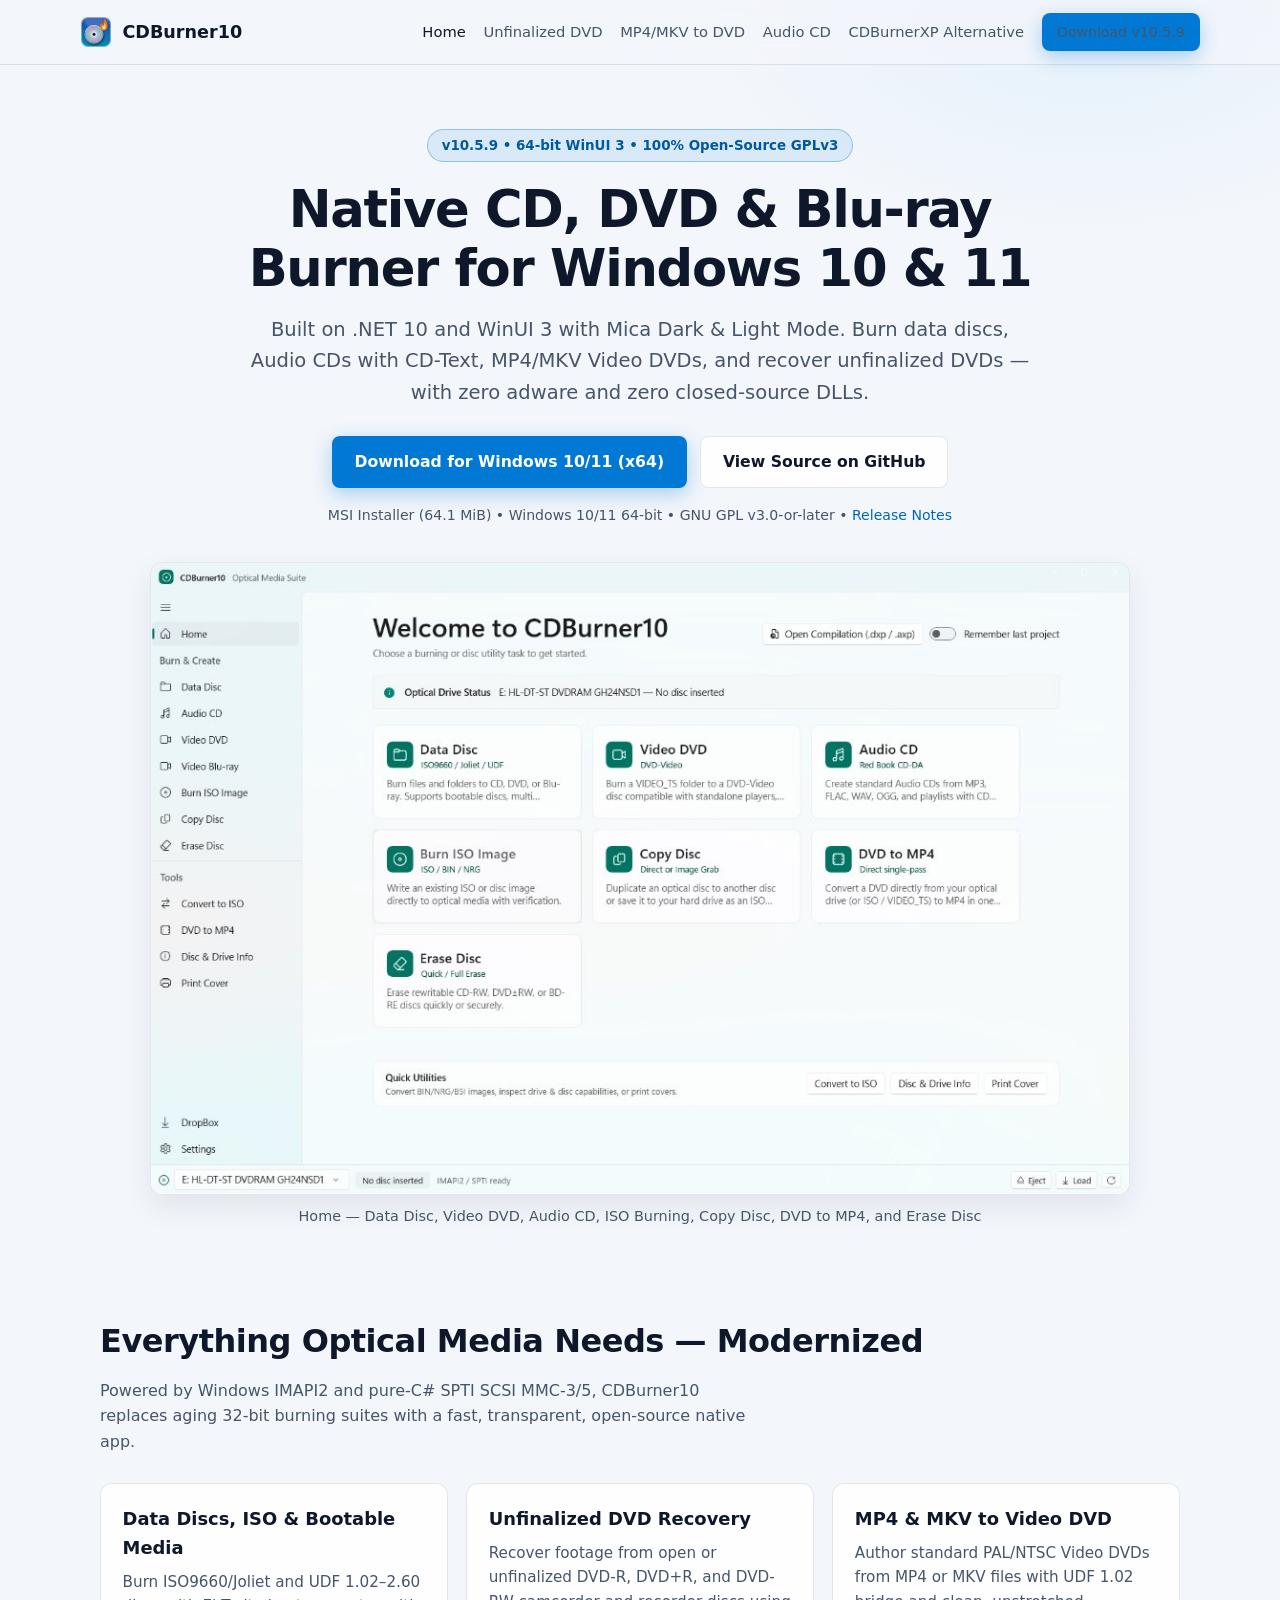
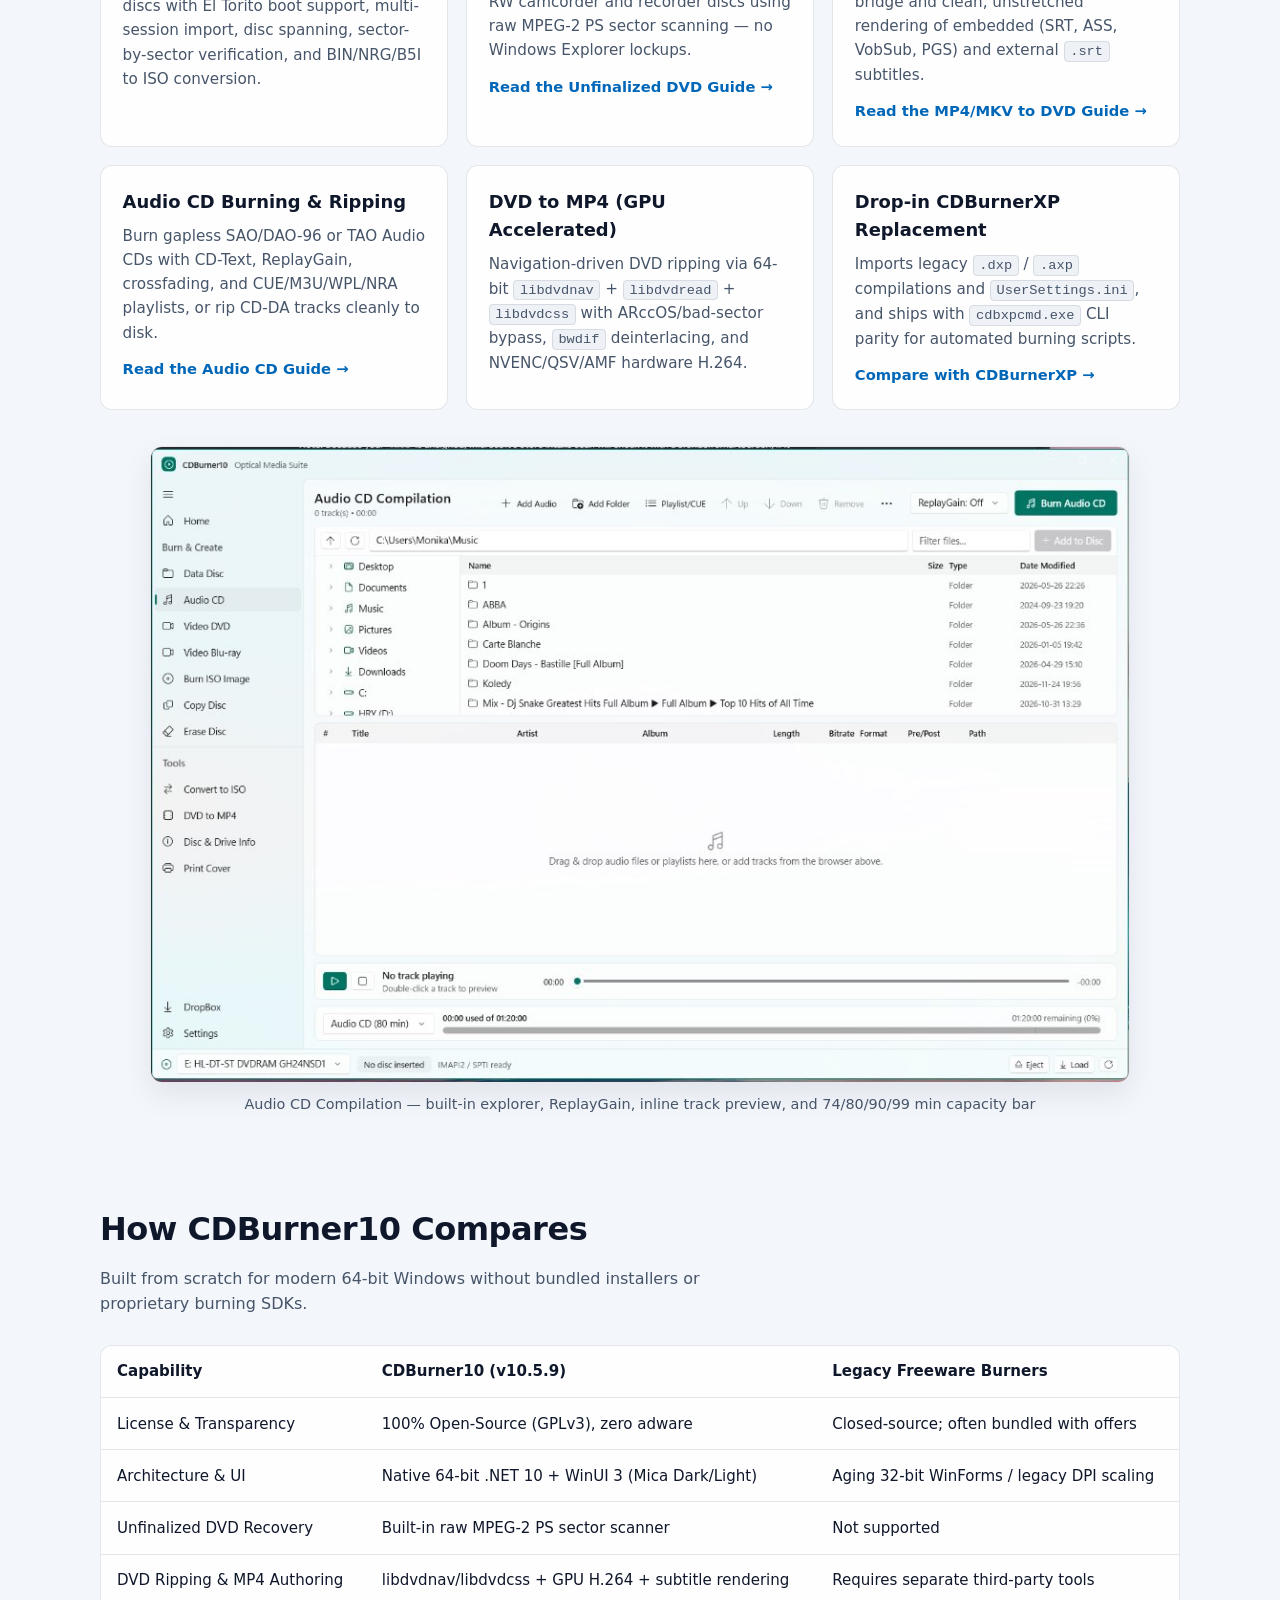
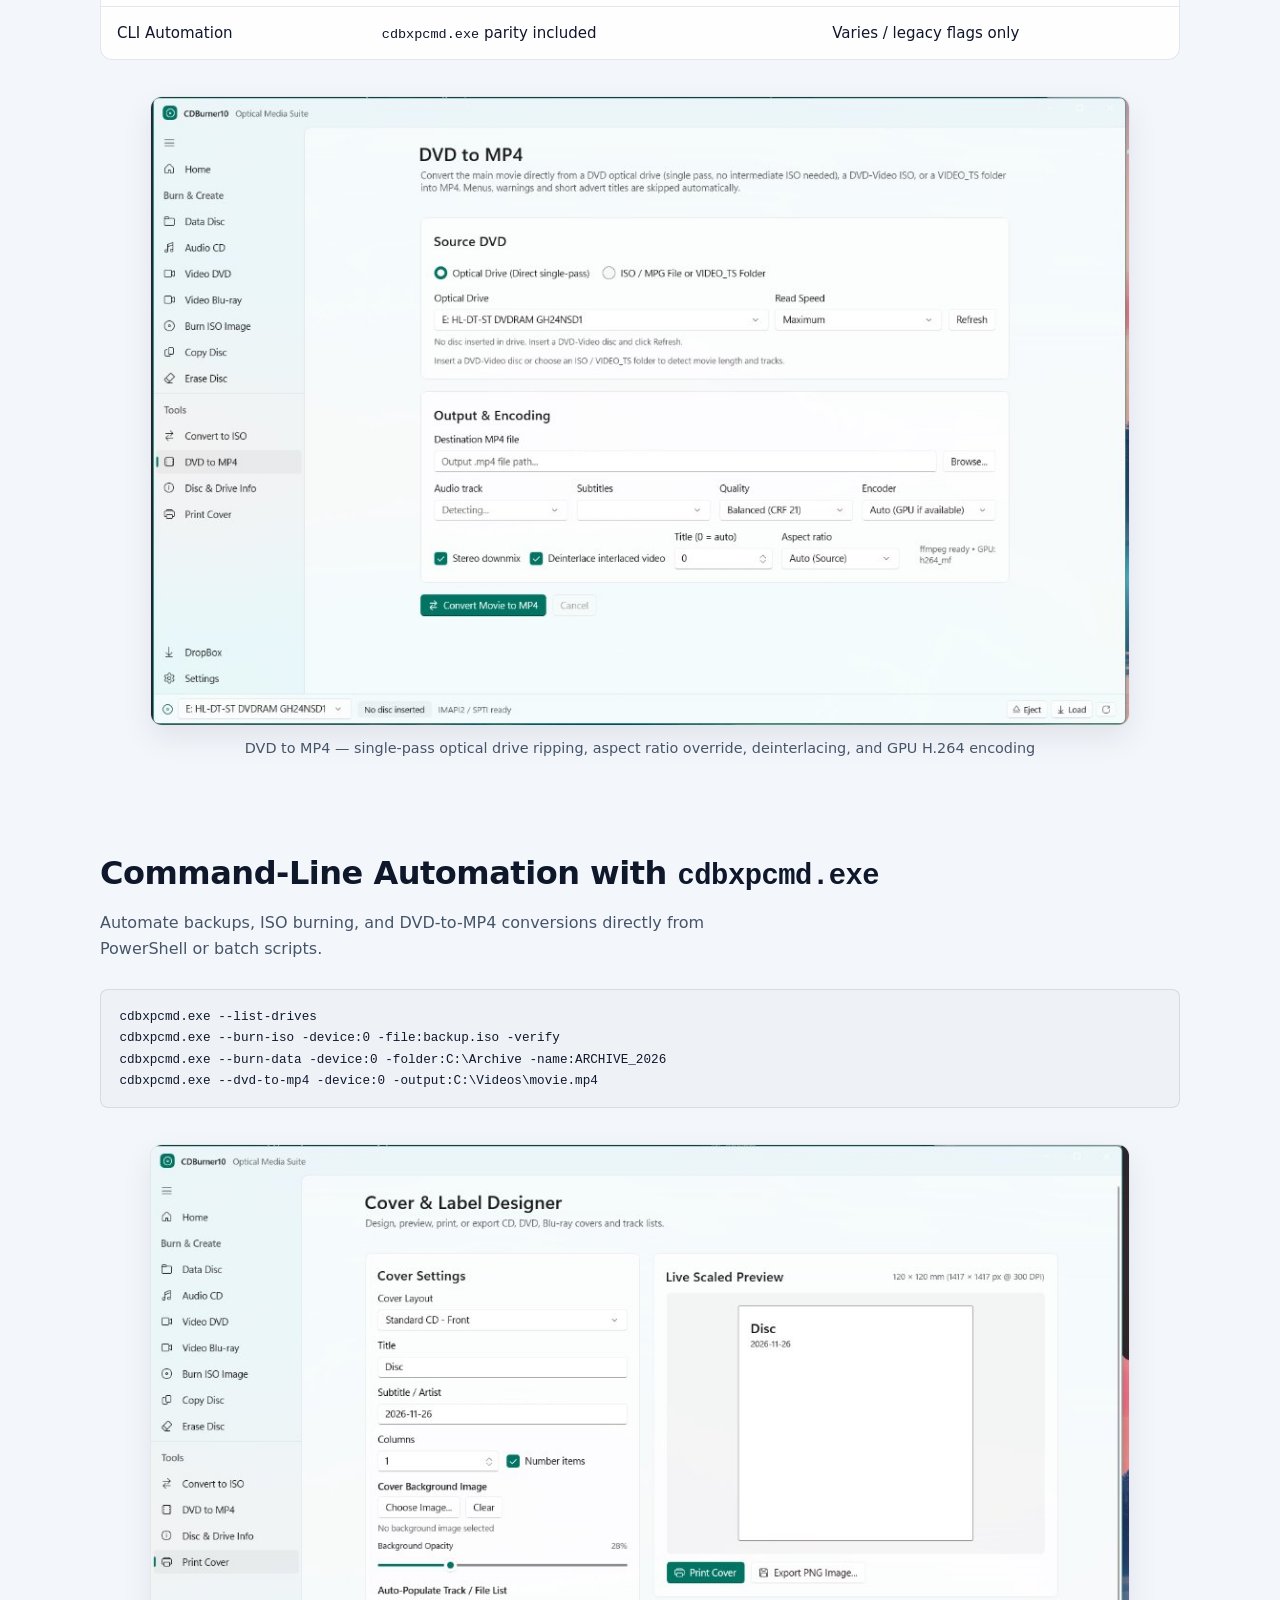
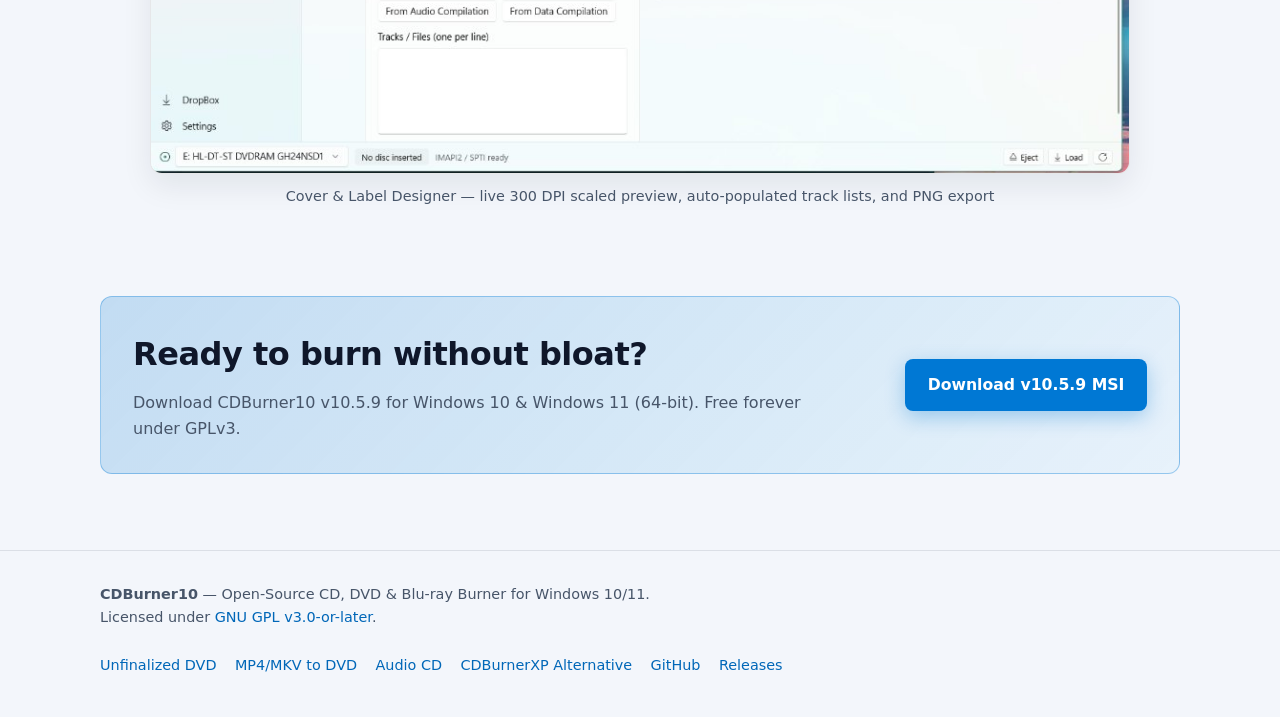
==== commit ae0e596a: "Place all 4 app screenshots between section headings on landing page" ====
--- a/docs/index.html
+++ b/docs/index.html
@@ -83,29 +83,12 @@
           MSI Installer (64.1 MiB) • Windows 10/11 64-bit • GNU GPL v3.0-or-later • <a href="https://github.com/Stevekk11/CDBurner10/releases/tag/v10.5.9">Release Notes</a>
         </p>
 
-        <div class="showcase-wrap">
-          <div class="showcase-tabs" role="tablist" aria-label="Application screenshots">
-            <button type="button" class="showcase-tab is-active" role="tab" aria-selected="true"
-              data-src="assets/screenshot-home.jpg"
-              data-width="1024" data-height="660"
-              data-alt="CDBurner10 Home screen showing Data Disc, Video DVD, Audio CD, Burn ISO Image, Copy Disc, DVD to MP4, and Erase Disc">Home</button>
-            <button type="button" class="showcase-tab" role="tab" aria-selected="false"
-              data-src="assets/screenshot-audio-cd.jpg"
-              data-width="1024" data-height="664"
-              data-alt="CDBurner10 Audio CD Compilation with built-in file browser, track list, player bar, and disc capacity meter">Audio CD</button>
-            <button type="button" class="showcase-tab" role="tab" aria-selected="false"
-              data-src="assets/screenshot-dvd-to-mp4.jpg"
-              data-width="1024" data-height="658"
-              data-alt="CDBurner10 DVD to MP4 converter with single-pass optical drive ripping, aspect ratio override, and GPU encoding">DVD to MP4</button>
-            <button type="button" class="showcase-tab" role="tab" aria-selected="false"
-              data-src="assets/screenshot-cover-designer.jpg"
-              data-width="1024" data-height="658"
-              data-alt="CDBurner10 Cover and Label Designer with live scaled CD/DVD/Blu-ray print preview and PNG export">Cover Designer</button>
-          </div>
-          <div class="showcase-frame">
-            <img id="showcase-img" src="assets/screenshot-home.jpg" alt="CDBurner10 Home screen showing Data Disc, Video DVD, Audio CD, Burn ISO Image, Copy Disc, DVD to MP4, and Erase Disc" width="1024" height="660" loading="eager">
-          </div>
-        </div>
+        <figure class="showcase-wrap">
+          <div class="showcase-frame">
+            <img src="assets/screenshot-home.jpg" alt="CDBurner10 Home screen showing Data Disc, Video DVD, Audio CD, Burn ISO Image, Copy Disc, DVD to MP4, and Erase Disc" width="1024" height="660" loading="eager">
+          </div>
+          <figcaption class="showcase-caption">Home — Data Disc, Video DVD, Audio CD, ISO Burning, Copy Disc, DVD to MP4, and Erase Disc</figcaption>
+        </figure>
       </div>
     </section>
 
@@ -151,6 +134,13 @@
             <a class="card-link" href="cdburnerxp-alternative/">Compare with CDBurnerXP →</a>
           </article>
         </div>
+
+        <figure class="showcase-wrap">
+          <div class="showcase-frame">
+            <img src="assets/screenshot-audio-cd.jpg" alt="CDBurner10 Audio CD Compilation with built-in file browser, track list, player bar, and disc capacity meter" width="1024" height="664" loading="lazy">
+          </div>
+          <figcaption class="showcase-caption">Audio CD Compilation — built-in explorer, ReplayGain, inline track preview, and 74/80/90/99 min capacity bar</figcaption>
+        </figure>
       </div>
     </section>
 
@@ -196,6 +186,13 @@
             </tbody>
           </table>
         </div>
+
+        <figure class="showcase-wrap">
+          <div class="showcase-frame">
+            <img src="assets/screenshot-dvd-to-mp4.jpg" alt="CDBurner10 DVD to MP4 converter with single-pass optical drive ripping, aspect ratio override, and GPU encoding" width="1024" height="658" loading="lazy">
+          </div>
+          <figcaption class="showcase-caption">DVD to MP4 — single-pass optical drive ripping, aspect ratio override, deinterlacing, and GPU H.264 encoding</figcaption>
+        </figure>
       </div>
     </section>
 
@@ -207,6 +204,13 @@
 cdbxpcmd.exe --burn-iso -device:0 -file:backup.iso -verify
 cdbxpcmd.exe --burn-data -device:0 -folder:C:\Archive -name:ARCHIVE_2026
 cdbxpcmd.exe --dvd-to-mp4 -device:0 -output:C:\Videos\movie.mp4</code></pre>
+
+        <figure class="showcase-wrap">
+          <div class="showcase-frame">
+            <img src="assets/screenshot-cover-designer.jpg" alt="CDBurner10 Cover and Label Designer with live scaled CD/DVD/Blu-ray print preview and PNG export" width="1024" height="658" loading="lazy">
+          </div>
+          <figcaption class="showcase-caption">Cover &amp; Label Designer — live 300 DPI scaled preview, auto-populated track lists, and PNG export</figcaption>
+        </figure>
       </div>
     </section>
 
@@ -239,26 +243,5 @@
       </div>
     </div>
   </footer>
-  <script>
-    (function () {
-      var img = document.getElementById('showcase-img');
-      var tabs = document.querySelectorAll('.showcase-tab');
-      if (!img || !tabs.length) return;
-      tabs.forEach(function (tab) {
-        tab.addEventListener('click', function () {
-          tabs.forEach(function (t) {
-            t.classList.remove('is-active');
-            t.setAttribute('aria-selected', 'false');
-          });
-          tab.classList.add('is-active');
-          tab.setAttribute('aria-selected', 'true');
-          img.src = tab.dataset.src;
-          img.width = tab.dataset.width;
-          img.height = tab.dataset.height;
-          img.alt = tab.dataset.alt;
-        });
-      });
-    })();
-  </script>
 </body>
 </html>
--- a/docs/styles.css
+++ b/docs/styles.css
@@ -196,37 +196,8 @@
 }
 
 .showcase-wrap {
-  margin: 2.5rem auto 0;
+  margin: 2.25rem auto 0;
   max-width: 980px;
-}
-.showcase-tabs {
-  display: flex;
-  flex-wrap: wrap;
-  justify-content: center;
-  gap: 0.5rem;
-  margin-bottom: 0.9rem;
-}
-.showcase-tab {
-  appearance: none;
-  border: 1px solid var(--border);
-  background: var(--bg-elevated);
-  color: var(--text-muted);
-  font: inherit;
-  font-size: 0.875rem;
-  font-weight: 600;
-  padding: 0.45rem 0.95rem;
-  border-radius: 999px;
-  cursor: pointer;
-  transition: background 0.15s ease, color 0.15s ease, border-color 0.15s ease;
-}
-.showcase-tab:hover {
-  color: var(--text);
-  border-color: var(--accent);
-}
-.showcase-tab.is-active {
-  background: var(--accent);
-  border-color: var(--accent);
-  color: #fff;
 }
 .showcase-frame {
   border-radius: var(--radius);
@@ -239,6 +210,12 @@
   display: block;
   width: 100%;
   height: auto;
+}
+.showcase-caption {
+  margin-top: 0.65rem;
+  text-align: center;
+  font-size: 0.9rem;
+  color: var(--text-muted);
 }
 
 /* Sections & Cards */
